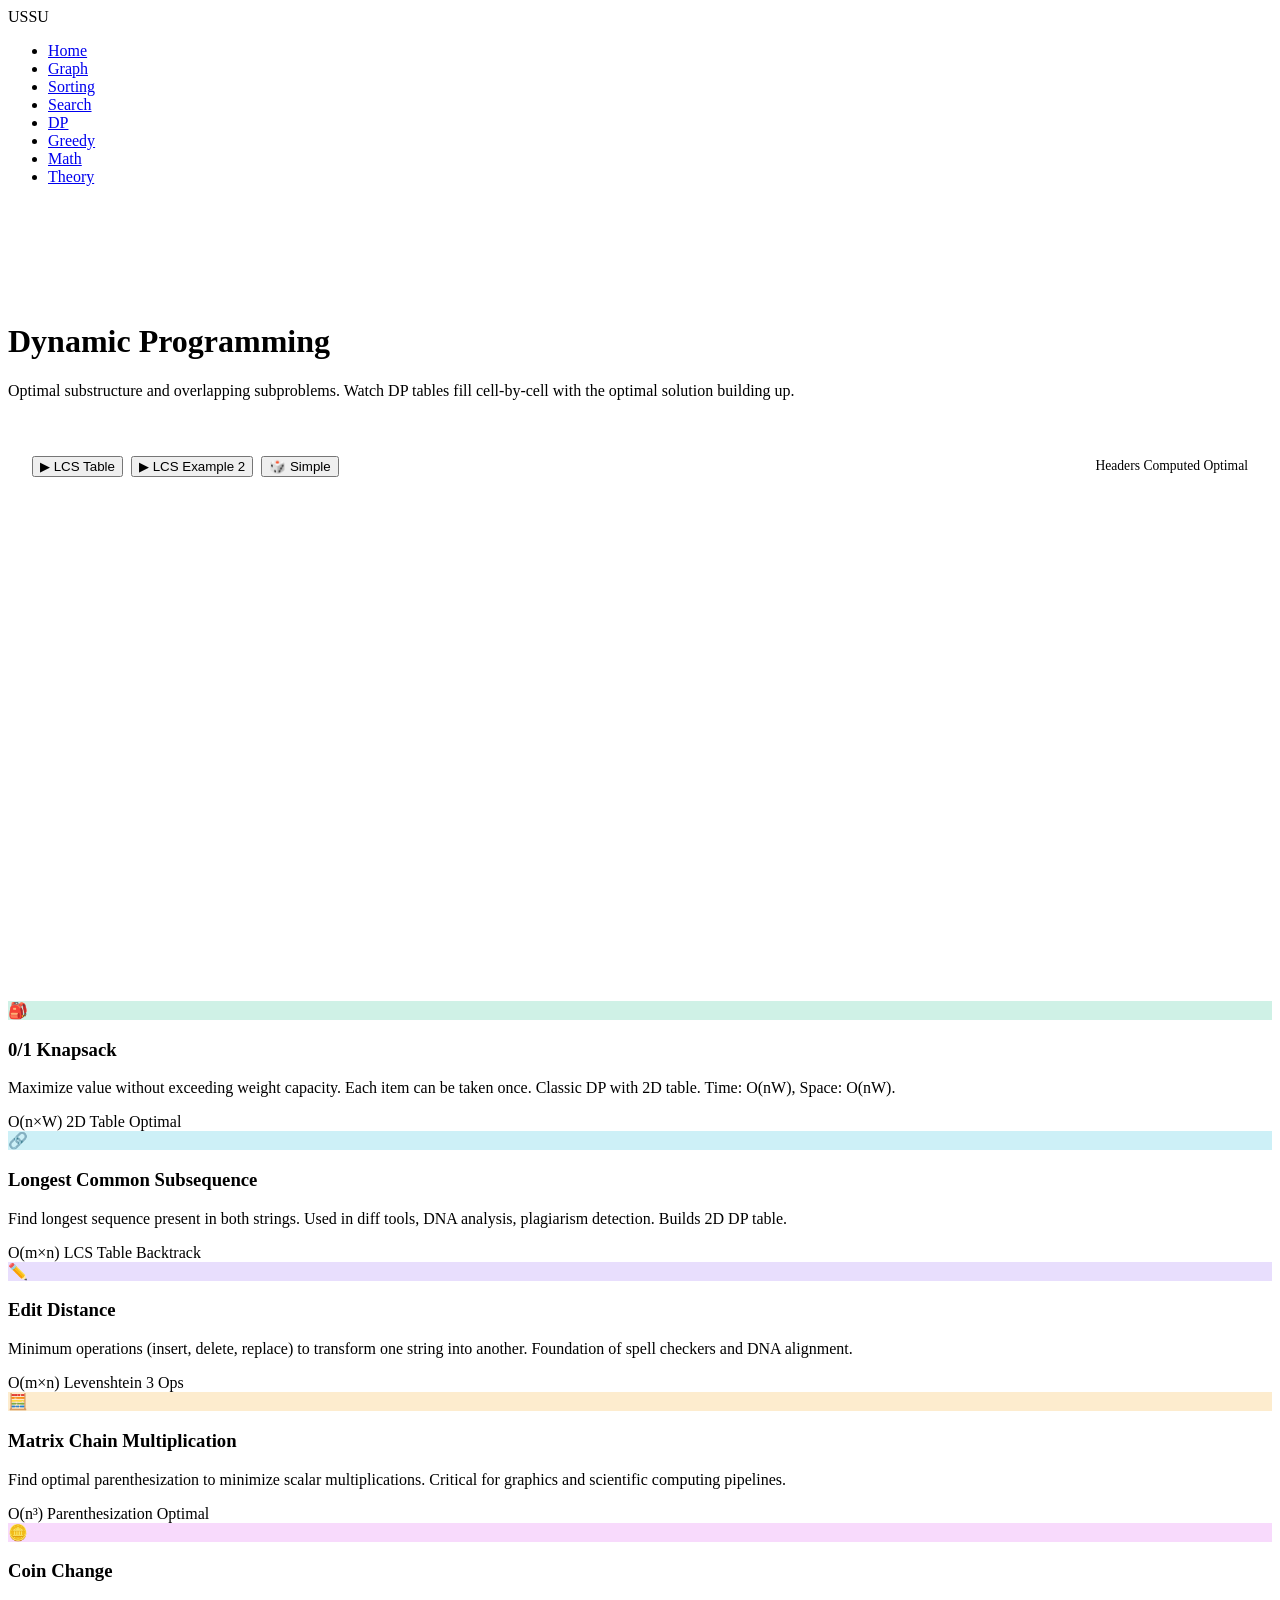
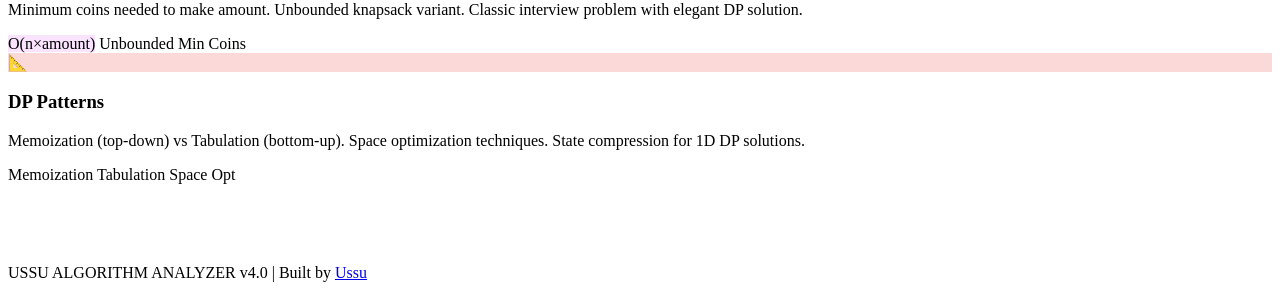
==== dp.html @ d10cc30f "Add files via upload" ====
<!DOCTYPE html>
<html lang="en">
<head>
    <meta charset="UTF-8">
    <meta name="viewport" content="width=device-width, initial-scale=1.0">
    <title>Dynamic Programming | USSU Algorithm Analyzer</title>
    <link rel="stylesheet" href="css/style.css">
</head>
<body>
    <nav class="navbar">
        <div class="brand">USSU</div>
        <ul class="nav-links">
            <li><a href="index.html">Home</a></li>
            <li><a href="graph.html">Graph</a></li>
            <li><a href="sort.html">Sorting</a></li>
            <li><a href="search.html">Search</a></li>
            <li><a href="dp.html" class="active">DP</a></li>
            <li><a href="greedy.html">Greedy</a></li>
            <li><a href="math.html">Math</a></li>
            <li><a href="theory.html">Theory</a></li>
        </ul>
        <div class="hamburger"><span></span><span></span><span></span></div>
    </nav>

    <div style="padding-top:100px;">
        <div class="container">
            <div class="reveal">
                <h1 class="section-title">Dynamic Programming</h1>
                <p class="subtitle">Optimal substructure and overlapping subproblems. Watch DP tables fill cell-by-cell with the optimal solution building up.</p>
            </div>

            <!-- Controls -->
            <div class="glass-strong reveal" style="padding:1.5rem; margin:2rem 0; display:flex; gap:1rem; flex-wrap:wrap; align-items:center;">
                <div style="display:flex; gap:0.5rem; flex-wrap:wrap;">
                    <button class="btn btn-primary" onclick="dpViz.generateLCS('ABCDGH', 'AEDFHR')">▶ LCS Table</button>
                    <button class="btn btn-primary" onclick="dpViz.generateLCS('AGGTAB', 'GXTXAYB')">▶ LCS Example 2</button>
                    <button class="btn btn-glass" onclick="dpViz.generateLCS('ABC', 'AC')">🎲 Simple</button>
                </div>
                <div style="margin-left:auto; color:var(--gray); font-size:0.85rem;">
                    <span class="badge badge-violet">Headers</span>
                    <span class="badge badge-cyan">Computed</span>
                    <span class="badge badge-green">Optimal</span>
                </div>
            </div>

            <!-- DP Canvas -->
            <div class="glass reveal" style="padding:1rem; margin-bottom:2rem;">
                <canvas id="dp-canvas" style="width:100%; height:400px; border-radius:8px;"></canvas>
            </div>

            <!-- Algorithm Cards -->
            <div class="features-grid" style="padding:0 0 4rem;">
                <div class="glass-card reveal">
                    <div class="feature-icon" style="background:rgba(16,185,129,0.2); color:var(--green);">🎒</div>
                    <h3 class="feature-title">0/1 Knapsack</h3>
                    <p class="feature-desc">Maximize value without exceeding weight capacity. Each item can be taken once. Classic DP with 2D table. Time: O(nW), Space: O(nW).</p>
                    <div style="margin-top:1rem;">
                        <span class="badge badge-green">O(n×W)</span>
                        <span class="badge badge-cyan">2D Table</span>
                        <span class="badge badge-yellow">Optimal</span>
                    </div>
                </div>
                <div class="glass-card reveal">
                    <div class="feature-icon" style="background:rgba(6,182,212,0.2); color:var(--cyan);">🔗</div>
                    <h3 class="feature-title">Longest Common Subsequence</h3>
                    <p class="feature-desc">Find longest sequence present in both strings. Used in diff tools, DNA analysis, plagiarism detection. Builds 2D DP table.</p>
                    <div style="margin-top:1rem;">
                        <span class="badge badge-cyan">O(m×n)</span>
                        <span class="badge badge-green">LCS Table</span>
                        <span class="badge badge-yellow">Backtrack</span>
                    </div>
                </div>
                <div class="glass-card reveal">
                    <div class="feature-icon" style="background:rgba(139,92,246,0.2); color:var(--violet);">✏️</div>
                    <h3 class="feature-title">Edit Distance</h3>
                    <p class="feature-desc">Minimum operations (insert, delete, replace) to transform one string into another. Foundation of spell checkers and DNA alignment.</p>
                    <div style="margin-top:1rem;">
                        <span class="badge badge-violet">O(m×n)</span>
                        <span class="badge badge-cyan">Levenshtein</span>
                        <span class="badge badge-yellow">3 Ops</span>
                    </div>
                </div>
                <div class="glass-card reveal">
                    <div class="feature-icon" style="background:rgba(245,158,11,0.2); color:var(--yellow);">🧮</div>
                    <h3 class="feature-title">Matrix Chain Multiplication</h3>
                    <p class="feature-desc">Find optimal parenthesization to minimize scalar multiplications. Critical for graphics and scientific computing pipelines.</p>
                    <div style="margin-top:1rem;">
                        <span class="badge badge-yellow">O(n³)</span>
                        <span class="badge badge-cyan">Parenthesization</span>
                        <span class="badge badge-green">Optimal</span>
                    </div>
                </div>
                <div class="glass-card reveal">
                    <div class="feature-icon" style="background:rgba(217,70,239,0.2); color:var(--magenta);">🪙</div>
                    <h3 class="feature-title">Coin Change</h3>
                    <p class="feature-desc">Minimum coins needed to make amount. Unbounded knapsack variant. Classic interview problem with elegant DP solution.</p>
                    <div style="margin-top:1rem;">
                        <span class="badge" style="background:rgba(217,70,239,0.15); color:var(--magenta);">O(n×amount)</span>
                        <span class="badge badge-cyan">Unbounded</span>
                        <span class="badge badge-green">Min Coins</span>
                    </div>
                </div>
                <div class="glass-card reveal">
                    <div class="feature-icon" style="background:rgba(239,68,68,0.2); color:var(--red);">📐</div>
                    <h3 class="feature-title">DP Patterns</h3>
                    <p class="feature-desc">Memoization (top-down) vs Tabulation (bottom-up). Space optimization techniques. State compression for 1D DP solutions.</p>
                    <div style="margin-top:1rem;">
                        <span class="badge badge-red">Memoization</span>
                        <span class="badge badge-cyan">Tabulation</span>
                        <span class="badge badge-green">Space Opt</span>
                    </div>
                </div>
            </div>
        </div>
    </div>

    <footer class="footer">
        <p>USSU ALGORITHM ANALYZER v4.0 | Built by <a href="https://github.com/issu321" target="_blank">Ussu</a></p>
    </footer>
    <script src="js/engine.js"></script>
</body>
</html>
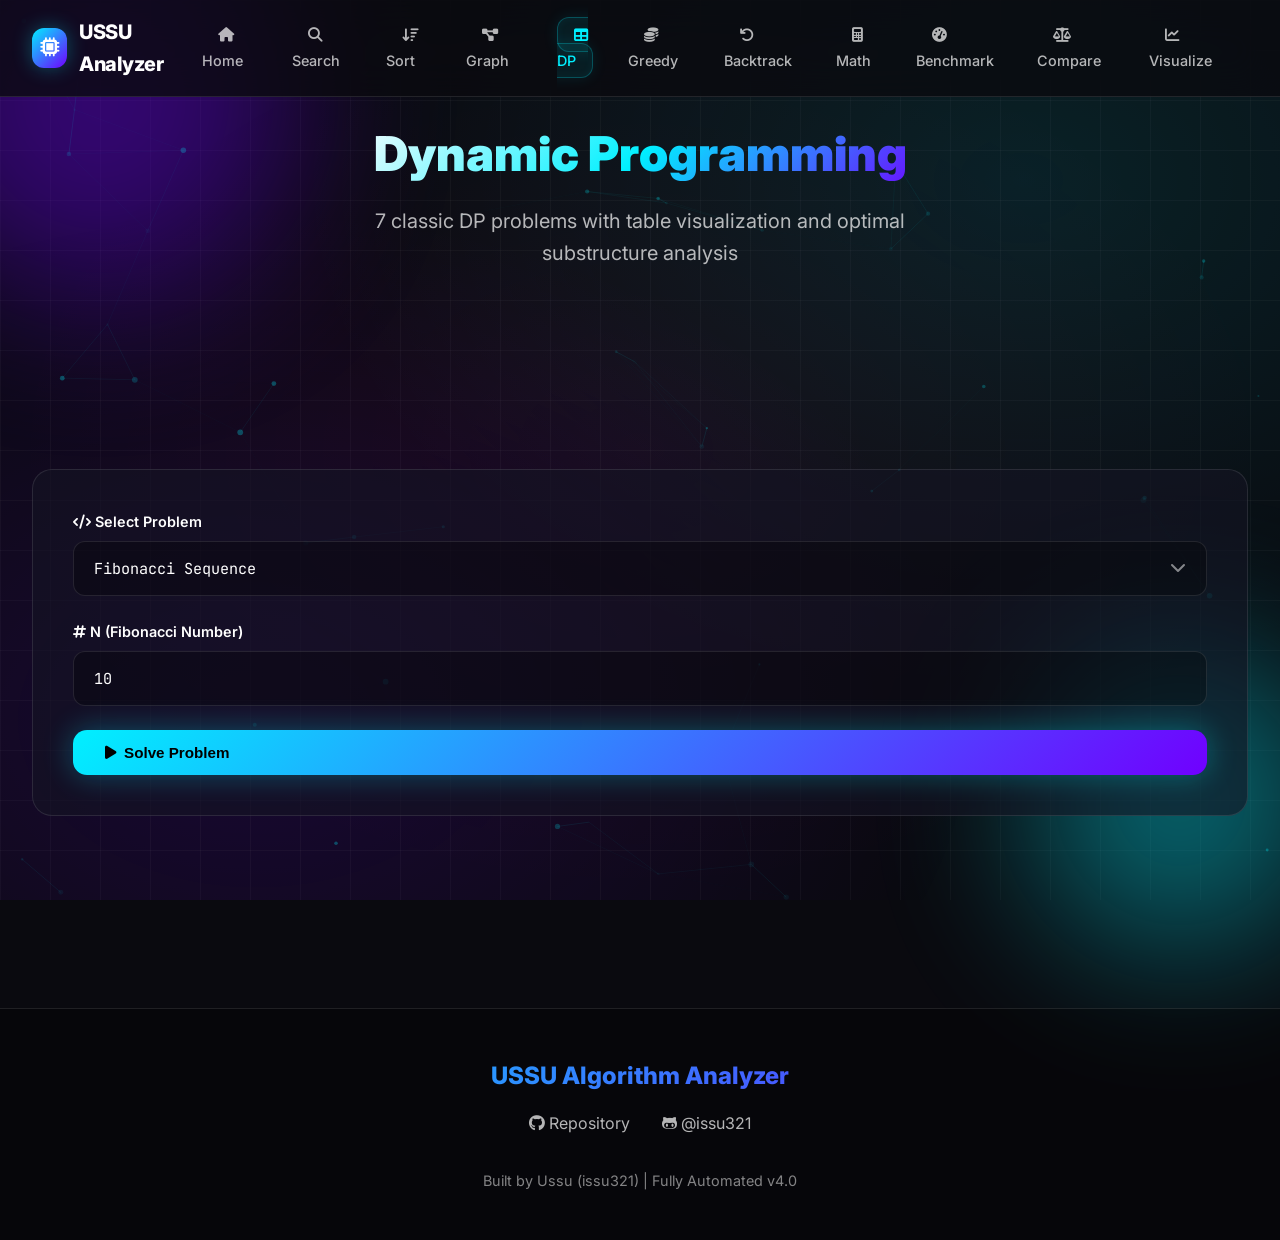
==== commit dbe78a1d: "Add files via upload" ====
--- a/dp.html
+++ b/dp.html
@@ -3,120 +3,152 @@
 <head>
     <meta charset="UTF-8">
     <meta name="viewport" content="width=device-width, initial-scale=1.0">
-    <title>Dynamic Programming | USSU Algorithm Analyzer</title>
+    <title>Dynamic Programming | USSU Analyzer</title>
     <link rel="stylesheet" href="css/style.css">
+    <link rel="stylesheet" href="https://cdnjs.cloudflare.com/ajax/libs/font-awesome/6.4.0/css/all.min.css">
 </head>
 <body>
+    <div class="bg-animation"></div>
+    <div class="orb orb-1"></div>
+    <div class="orb orb-2"></div>
+    <canvas id="particles-canvas"></canvas>
+
     <nav class="navbar">
-        <div class="brand">USSU</div>
+        <a href="index.html" class="nav-brand">
+            <div class="nav-brand-icon"><i class="fas fa-microchip"></i></div>
+            <span>USSU Analyzer</span>
+        </a>
         <ul class="nav-links">
-            <li><a href="index.html">Home</a></li>
-            <li><a href="graph.html">Graph</a></li>
-            <li><a href="sort.html">Sorting</a></li>
-            <li><a href="search.html">Search</a></li>
-            <li><a href="dp.html" class="active">DP</a></li>
-            <li><a href="greedy.html">Greedy</a></li>
-            <li><a href="math.html">Math</a></li>
-            <li><a href="theory.html">Theory</a></li>
+            <li><a href="index.html"><i class="fas fa-home"></i> Home</a></li>
+            <li><a href="search.html"><i class="fas fa-search"></i> Search</a></li>
+            <li><a href="sort.html"><i class="fas fa-sort-amount-down"></i> Sort</a></li>
+            <li><a href="graph.html"><i class="fas fa-project-diagram"></i> Graph</a></li>
+            <li><a href="dp.html" class="active"><i class="fas fa-table"></i> DP</a></li>
+            <li><a href="greedy.html"><i class="fas fa-coins"></i> Greedy</a></li>
+            <li><a href="backtracking.html"><i class="fas fa-undo"></i> Backtrack</a></li>
+            <li><a href="math.html"><i class="fas fa-calculator"></i> Math</a></li>
+            <li><a href="benchmark.html"><i class="fas fa-tachometer-alt"></i> Benchmark</a></li>
+            <li><a href="compare.html"><i class="fas fa-balance-scale"></i> Compare</a></li>
+            <li><a href="visualize.html"><i class="fas fa-chart-line"></i> Visualize</a></li>
         </ul>
-        <div class="hamburger"><span></span><span></span><span></span></div>
     </nav>
 
-    <div style="padding-top:100px;">
-        <div class="container">
-            <div class="reveal">
-                <h1 class="section-title">Dynamic Programming</h1>
-                <p class="subtitle">Optimal substructure and overlapping subproblems. Watch DP tables fill cell-by-cell with the optimal solution building up.</p>
+    <section class="hero" style="min-height: 40vh; padding-top: 8rem;">
+        <div class="hero-content">
+            <h1 style="font-size: 3rem;">Dynamic Programming</h1>
+            <p>7 classic DP problems with table visualization and optimal substructure analysis</p>
+        </div>
+    </section>
+
+    <section class="section">
+        <div class="input-section">
+            <div class="input-group">
+                <label><i class="fas fa-code"></i> Select Problem</label>
+                <select id="dp-algo" class="input-field">
+                    <option value="fibonacci">Fibonacci Sequence</option>
+                    <option value="knapsack">0/1 Knapsack Problem</option>
+                    <option value="lcs">Longest Common Subsequence</option>
+                    <option value="lis">Longest Increasing Subsequence</option>
+                    <option value="coinChange">Coin Change Problem</option>
+                    <option value="matrixChain">Matrix Chain Multiplication</option>
+                    <option value="editDistance">Edit Distance (Levenshtein)</option>
+                </select>
             </div>
 
-            <!-- Controls -->
-            <div class="glass-strong reveal" style="padding:1.5rem; margin:2rem 0; display:flex; gap:1rem; flex-wrap:wrap; align-items:center;">
-                <div style="display:flex; gap:0.5rem; flex-wrap:wrap;">
-                    <button class="btn btn-primary" onclick="dpViz.generateLCS('ABCDGH', 'AEDFHR')">▶ LCS Table</button>
-                    <button class="btn btn-primary" onclick="dpViz.generateLCS('AGGTAB', 'GXTXAYB')">▶ LCS Example 2</button>
-                    <button class="btn btn-glass" onclick="dpViz.generateLCS('ABC', 'AC')">🎲 Simple</button>
-                </div>
-                <div style="margin-left:auto; color:var(--gray); font-size:0.85rem;">
-                    <span class="badge badge-violet">Headers</span>
-                    <span class="badge badge-cyan">Computed</span>
-                    <span class="badge badge-green">Optimal</span>
+            <div id="dp-fibonacci-inputs">
+                <div class="input-group">
+                    <label><i class="fas fa-hashtag"></i> N (Fibonacci Number)</label>
+                    <input type="number" id="dp-n" class="input-field" placeholder="10" value="10">
                 </div>
             </div>
 
-            <!-- DP Canvas -->
-            <div class="glass reveal" style="padding:1rem; margin-bottom:2rem;">
-                <canvas id="dp-canvas" style="width:100%; height:400px; border-radius:8px;"></canvas>
+            <div id="dp-knapsack-inputs" style="display: none;">
+                <div class="input-group">
+                    <label>Weights (comma separated)</label>
+                    <input type="text" id="dp-weights" class="input-field" placeholder="1, 3, 4, 5" value="1, 3, 4, 5">
+                </div>
+                <div class="input-group">
+                    <label>Values (comma separated)</label>
+                    <input type="text" id="dp-values" class="input-field" placeholder="1, 4, 5, 7" value="1, 4, 5, 7">
+                </div>
+                <div class="input-group">
+                    <label>Capacity</label>
+                    <input type="number" id="dp-capacity" class="input-field" placeholder="7" value="7">
+                </div>
             </div>
 
-            <!-- Algorithm Cards -->
-            <div class="features-grid" style="padding:0 0 4rem;">
-                <div class="glass-card reveal">
-                    <div class="feature-icon" style="background:rgba(16,185,129,0.2); color:var(--green);">🎒</div>
-                    <h3 class="feature-title">0/1 Knapsack</h3>
-                    <p class="feature-desc">Maximize value without exceeding weight capacity. Each item can be taken once. Classic DP with 2D table. Time: O(nW), Space: O(nW).</p>
-                    <div style="margin-top:1rem;">
-                        <span class="badge badge-green">O(n×W)</span>
-                        <span class="badge badge-cyan">2D Table</span>
-                        <span class="badge badge-yellow">Optimal</span>
-                    </div>
+            <div id="dp-lcs-inputs" style="display: none;">
+                <div class="input-group">
+                    <label>String 1</label>
+                    <input type="text" id="dp-str1" class="input-field" placeholder="ABCDGH" value="ABCDGH">
                 </div>
-                <div class="glass-card reveal">
-                    <div class="feature-icon" style="background:rgba(6,182,212,0.2); color:var(--cyan);">🔗</div>
-                    <h3 class="feature-title">Longest Common Subsequence</h3>
-                    <p class="feature-desc">Find longest sequence present in both strings. Used in diff tools, DNA analysis, plagiarism detection. Builds 2D DP table.</p>
-                    <div style="margin-top:1rem;">
-                        <span class="badge badge-cyan">O(m×n)</span>
-                        <span class="badge badge-green">LCS Table</span>
-                        <span class="badge badge-yellow">Backtrack</span>
-                    </div>
-                </div>
-                <div class="glass-card reveal">
-                    <div class="feature-icon" style="background:rgba(139,92,246,0.2); color:var(--violet);">✏️</div>
-                    <h3 class="feature-title">Edit Distance</h3>
-                    <p class="feature-desc">Minimum operations (insert, delete, replace) to transform one string into another. Foundation of spell checkers and DNA alignment.</p>
-                    <div style="margin-top:1rem;">
-                        <span class="badge badge-violet">O(m×n)</span>
-                        <span class="badge badge-cyan">Levenshtein</span>
-                        <span class="badge badge-yellow">3 Ops</span>
-                    </div>
-                </div>
-                <div class="glass-card reveal">
-                    <div class="feature-icon" style="background:rgba(245,158,11,0.2); color:var(--yellow);">🧮</div>
-                    <h3 class="feature-title">Matrix Chain Multiplication</h3>
-                    <p class="feature-desc">Find optimal parenthesization to minimize scalar multiplications. Critical for graphics and scientific computing pipelines.</p>
-                    <div style="margin-top:1rem;">
-                        <span class="badge badge-yellow">O(n³)</span>
-                        <span class="badge badge-cyan">Parenthesization</span>
-                        <span class="badge badge-green">Optimal</span>
-                    </div>
-                </div>
-                <div class="glass-card reveal">
-                    <div class="feature-icon" style="background:rgba(217,70,239,0.2); color:var(--magenta);">🪙</div>
-                    <h3 class="feature-title">Coin Change</h3>
-                    <p class="feature-desc">Minimum coins needed to make amount. Unbounded knapsack variant. Classic interview problem with elegant DP solution.</p>
-                    <div style="margin-top:1rem;">
-                        <span class="badge" style="background:rgba(217,70,239,0.15); color:var(--magenta);">O(n×amount)</span>
-                        <span class="badge badge-cyan">Unbounded</span>
-                        <span class="badge badge-green">Min Coins</span>
-                    </div>
-                </div>
-                <div class="glass-card reveal">
-                    <div class="feature-icon" style="background:rgba(239,68,68,0.2); color:var(--red);">📐</div>
-                    <h3 class="feature-title">DP Patterns</h3>
-                    <p class="feature-desc">Memoization (top-down) vs Tabulation (bottom-up). Space optimization techniques. State compression for 1D DP solutions.</p>
-                    <div style="margin-top:1rem;">
-                        <span class="badge badge-red">Memoization</span>
-                        <span class="badge badge-cyan">Tabulation</span>
-                        <span class="badge badge-green">Space Opt</span>
-                    </div>
+                <div class="input-group">
+                    <label>String 2</label>
+                    <input type="text" id="dp-str2" class="input-field" placeholder="AEDFHR" value="AEDFHR">
                 </div>
             </div>
+
+            <div id="dp-lis-inputs" style="display: none;">
+                <div class="input-group">
+                    <label>Array (comma separated)</label>
+                    <input type="text" id="dp-arr" class="input-field" placeholder="10, 22, 9, 33, 21, 50, 41, 60" value="10, 22, 9, 33, 21, 50, 41, 60">
+                </div>
+            </div>
+
+            <div id="dp-coinChange-inputs" style="display: none;">
+                <div class="input-group">
+                    <label>Coins (comma separated)</label>
+                    <input type="text" id="dp-coins" class="input-field" placeholder="1, 2, 5" value="1, 2, 5">
+                </div>
+                <div class="input-group">
+                    <label>Amount</label>
+                    <input type="number" id="dp-amount" class="input-field" placeholder="11" value="11">
+                </div>
+            </div>
+
+            <div id="dp-matrixChain-inputs" style="display: none;">
+                <div class="input-group">
+                    <label>Dimensions (comma separated, n+1 values for n matrices)</label>
+                    <input type="text" id="dp-dims" class="input-field" placeholder="10, 30, 5, 60" value="10, 30, 5, 60">
+                </div>
+            </div>
+
+            <div id="dp-editDistance-inputs" style="display: none;">
+                <div class="input-group">
+                    <label>String 1</label>
+                    <input type="text" id="dp-s1" class="input-field" placeholder="kitten" value="kitten">
+                </div>
+                <div class="input-group">
+                    <label>String 2</label>
+                    <input type="text" id="dp-s2" class="input-field" placeholder="sitting" value="sitting">
+                </div>
+            </div>
+
+            <button id="run-dp" class="btn btn-primary btn-glow" style="width: 100%;">
+                <i class="fas fa-play"></i> Solve Problem
+            </button>
         </div>
-    </div>
+
+        <div id="dp-results" class="results-section"></div>
+    </section>
 
     <footer class="footer">
-        <p>USSU ALGORITHM ANALYZER v4.0 | Built by <a href="https://github.com/issu321" target="_blank">Ussu</a></p>
+        <div class="footer-brand">USSU Algorithm Analyzer</div>
+        <div class="footer-links">
+            <a href="https://github.com/issu321/Analysis-ADA-Algorithms-Techniques-Python" target="_blank"><i class="fab fa-github"></i> Repository</a>
+            <a href="https://github.com/issu321" target="_blank"><i class="fab fa-github-alt"></i> @issu321</a>
+        </div>
+        <div class="footer-copy">Built by Ussu (issu321) | Fully Automated v4.0</div>
     </footer>
-    <script src="js/engine.js"></script>
+
+    <script src="js/algorithms.js"></script>
+    <script src="js/main.js"></script>
+    <script>
+        document.getElementById('dp-algo').addEventListener('change', function() {
+            const val = this.value;
+            document.querySelectorAll('[id^="dp-"][id$="-inputs"]').forEach(el => el.style.display = 'none');
+            document.getElementById('dp-' + val + '-inputs').style.display = 'block';
+        });
+    </script>
 </body>
 </html>
--- a/css/style.css
+++ b/css/style.css
@@ -0,0 +1,1090 @@
+
+/* ============================================
+   USSU ALGORITHM ANALYZER v4.0
+   Glassmorphism + 3D Design System
+   github.com/issu321
+   ============================================ */
+
+@import url('https://fonts.googleapis.com/css2?family=Inter:wght@300;400;500;600;700;800;900&family=JetBrains+Mono:wght@400;500;600;700&display=swap');
+
+:root {
+    --primary: #00f0ff;
+    --secondary: #7000ff;
+    --accent: #ff006e;
+    --success: #00ff88;
+    --warning: #ffaa00;
+    --danger: #ff3333;
+    --bg-dark: #0a0a0f;
+    --bg-card: rgba(20, 20, 35, 0.6);
+    --glass: rgba(255, 255, 255, 0.05);
+    --glass-border: rgba(255, 255, 255, 0.1);
+    --text-primary: #ffffff;
+    --text-secondary: rgba(255, 255, 255, 0.7);
+    --text-muted: rgba(255, 255, 255, 0.5);
+    --shadow-glow: 0 0 40px rgba(0, 240, 255, 0.15);
+    --shadow-3d: 0 25px 50px -12px rgba(0, 0, 0, 0.5);
+    --radius: 20px;
+    --transition: all 0.4s cubic-bezier(0.4, 0, 0.2, 1);
+}
+
+* {
+    margin: 0;
+    padding: 0;
+    box-sizing: border-box;
+}
+
+html {
+    scroll-behavior: smooth;
+}
+
+body {
+    font-family: 'Inter', sans-serif;
+    background: var(--bg-dark);
+    color: var(--text-primary);
+    min-height: 100vh;
+    overflow-x: hidden;
+    line-height: 1.6;
+}
+
+/* Animated Background */
+.bg-animation {
+    position: fixed;
+    top: 0;
+    left: 0;
+    width: 100%;
+    height: 100%;
+    z-index: -1;
+    background: 
+        radial-gradient(ellipse at 20% 80%, rgba(112, 0, 255, 0.15) 0%, transparent 50%),
+        radial-gradient(ellipse at 80% 20%, rgba(0, 240, 255, 0.1) 0%, transparent 50%),
+        radial-gradient(ellipse at 50% 50%, rgba(255, 0, 110, 0.05) 0%, transparent 70%);
+}
+
+.bg-animation::before {
+    content: '';
+    position: absolute;
+    top: 0;
+    left: 0;
+    width: 100%;
+    height: 100%;
+    background-image: 
+        linear-gradient(rgba(255, 255, 255, 0.03) 1px, transparent 1px),
+        linear-gradient(90deg, rgba(255, 255, 255, 0.03) 1px, transparent 1px);
+    background-size: 50px 50px;
+    animation: gridMove 20s linear infinite;
+}
+
+@keyframes gridMove {
+    0% { transform: translate(0, 0); }
+    100% { transform: translate(50px, 50px); }
+}
+
+/* Floating Orbs */
+.orb {
+    position: fixed;
+    border-radius: 50%;
+    filter: blur(80px);
+    opacity: 0.4;
+    z-index: -1;
+    animation: float 15s ease-in-out infinite;
+}
+
+.orb-1 {
+    width: 400px;
+    height: 400px;
+    background: var(--secondary);
+    top: -100px;
+    left: -100px;
+    animation-delay: 0s;
+}
+
+.orb-2 {
+    width: 300px;
+    height: 300px;
+    background: var(--primary);
+    bottom: -50px;
+    right: -50px;
+    animation-delay: -5s;
+}
+
+.orb-3 {
+    width: 250px;
+    height: 250px;
+    background: var(--accent);
+    top: 50%;
+    left: 50%;
+    animation-delay: -10s;
+}
+
+@keyframes float {
+    0%, 100% { transform: translate(0, 0) scale(1); }
+    33% { transform: translate(30px, -30px) scale(1.1); }
+    66% { transform: translate(-20px, 20px) scale(0.9); }
+}
+
+/* Glassmorphism Card */
+.glass-card {
+    background: var(--glass);
+    backdrop-filter: blur(20px);
+    -webkit-backdrop-filter: blur(20px);
+    border: 1px solid var(--glass-border);
+    border-radius: var(--radius);
+    padding: 2rem;
+    transition: var(--transition);
+    position: relative;
+    overflow: hidden;
+}
+
+.glass-card::before {
+    content: '';
+    position: absolute;
+    top: 0;
+    left: -100%;
+    width: 100%;
+    height: 100%;
+    background: linear-gradient(90deg, transparent, rgba(255, 255, 255, 0.05), transparent);
+    transition: 0.5s;
+}
+
+.glass-card:hover::before {
+    left: 100%;
+}
+
+.glass-card:hover {
+    transform: translateY(-5px) scale(1.02);
+    box-shadow: var(--shadow-glow), var(--shadow-3d);
+    border-color: rgba(0, 240, 255, 0.3);
+}
+
+/* 3D Card Effect */
+.card-3d {
+    transform-style: preserve-3d;
+    perspective: 1000px;
+    transition: var(--transition);
+}
+
+.card-3d:hover {
+    transform: rotateY(5deg) rotateX(5deg) translateZ(20px);
+}
+
+/* Navigation */
+.navbar {
+    position: fixed;
+    top: 0;
+    left: 0;
+    width: 100%;
+    z-index: 1000;
+    background: rgba(10, 10, 15, 0.8);
+    backdrop-filter: blur(20px);
+    -webkit-backdrop-filter: blur(20px);
+    border-bottom: 1px solid var(--glass-border);
+    padding: 1rem 2rem;
+    display: flex;
+    justify-content: space-between;
+    align-items: center;
+}
+
+.nav-brand {
+    display: flex;
+    align-items: center;
+    gap: 0.75rem;
+    text-decoration: none;
+    color: var(--text-primary);
+    font-weight: 800;
+    font-size: 1.25rem;
+    letter-spacing: -0.5px;
+}
+
+.nav-brand-icon {
+    width: 40px;
+    height: 40px;
+    background: linear-gradient(135deg, var(--primary), var(--secondary));
+    border-radius: 12px;
+    display: flex;
+    align-items: center;
+    justify-content: center;
+    font-size: 1.2rem;
+    box-shadow: 0 0 20px rgba(0, 240, 255, 0.3);
+}
+
+.nav-links {
+    display: flex;
+    gap: 0.5rem;
+    list-style: none;
+}
+
+.nav-links a {
+    color: var(--text-secondary);
+    text-decoration: none;
+    padding: 0.5rem 1rem;
+    border-radius: 12px;
+    font-weight: 500;
+    font-size: 0.9rem;
+    transition: var(--transition);
+    position: relative;
+}
+
+.nav-links a:hover {
+    color: var(--primary);
+    background: rgba(0, 240, 255, 0.1);
+    border: 1px solid transparent;
+}
+
+.nav-links a.active {
+    color: var(--primary);
+    background: rgba(0, 240, 255, 0.08);
+    border: 1px solid rgba(0, 240, 255, 0.25);
+    box-shadow: 0 0 15px rgba(0, 240, 255, 0.1), inset 0 0 10px rgba(0, 240, 255, 0.05);
+}
+
+/* Hero Section */
+.hero {
+    min-height: 100vh;
+    display: flex;
+    align-items: center;
+    justify-content: center;
+    text-align: center;
+    padding: 8rem 2rem 4rem;
+    position: relative;
+}
+
+.hero-content {
+    max-width: 900px;
+    z-index: 1;
+}
+
+.hero-badge {
+    display: inline-flex;
+    align-items: center;
+    gap: 0.5rem;
+    padding: 0.5rem 1rem;
+    background: rgba(0, 240, 255, 0.1);
+    border: 1px solid rgba(0, 240, 255, 0.3);
+    border-radius: 50px;
+    font-size: 0.85rem;
+    font-weight: 600;
+    color: var(--primary);
+    margin-bottom: 2rem;
+    animation: pulse 2s ease-in-out infinite;
+}
+
+@keyframes pulse {
+    0%, 100% { box-shadow: 0 0 0 0 rgba(0, 240, 255, 0.4); }
+    50% { box-shadow: 0 0 0 10px rgba(0, 240, 255, 0); }
+}
+
+.hero h1 {
+    font-size: clamp(2.5rem, 6vw, 4.5rem);
+    font-weight: 900;
+    line-height: 1.1;
+    margin-bottom: 1.5rem;
+    background: linear-gradient(135deg, #fff 0%, var(--primary) 50%, var(--secondary) 100%);
+    -webkit-background-clip: text;
+    -webkit-text-fill-color: transparent;
+    background-clip: text;
+}
+
+.hero p {
+    font-size: 1.25rem;
+    color: var(--text-secondary);
+    margin-bottom: 2.5rem;
+    max-width: 600px;
+    margin-left: auto;
+    margin-right: auto;
+}
+
+.hero-buttons {
+    display: flex;
+    gap: 1rem;
+    justify-content: center;
+    flex-wrap: wrap;
+}
+
+/* Buttons */
+.btn {
+    display: inline-flex;
+    align-items: center;
+    gap: 0.5rem;
+    padding: 0.875rem 2rem;
+    border-radius: 14px;
+    font-weight: 600;
+    font-size: 0.95rem;
+    text-decoration: none;
+    cursor: pointer;
+    transition: var(--transition);
+    border: none;
+    outline: none;
+    position: relative;
+    overflow: hidden;
+}
+
+.btn-primary {
+    background: linear-gradient(135deg, var(--primary), var(--secondary));
+    color: #000;
+    box-shadow: 0 0 30px rgba(0, 240, 255, 0.3);
+}
+
+.btn-primary:hover {
+    transform: translateY(-2px);
+    box-shadow: 0 0 40px rgba(0, 240, 255, 0.5);
+}
+
+.btn-secondary {
+    background: var(--glass);
+    color: var(--text-primary);
+    border: 1px solid var(--glass-border);
+    backdrop-filter: blur(10px);
+}
+
+.btn-secondary:hover {
+    background: rgba(255, 255, 255, 0.1);
+    border-color: var(--primary);
+    transform: translateY(-2px);
+}
+
+.btn-glow {
+    position: relative;
+}
+
+.btn-glow::after {
+    content: '';
+    position: absolute;
+    inset: -2px;
+    background: linear-gradient(135deg, var(--primary), var(--secondary), var(--accent));
+    border-radius: 16px;
+    z-index: -1;
+    opacity: 0;
+    transition: 0.3s;
+    filter: blur(10px);
+}
+
+.btn-glow:hover::after {
+    opacity: 0.6;
+}
+
+/* Section Styles */
+.section {
+    padding: 6rem 2rem;
+    max-width: 1400px;
+    margin: 0 auto;
+}
+
+.section-header {
+    text-align: center;
+    margin-bottom: 4rem;
+}
+
+.section-header h2 {
+    font-size: clamp(2rem, 4vw, 3rem);
+    font-weight: 800;
+    margin-bottom: 1rem;
+    background: linear-gradient(135deg, #fff, var(--primary));
+    -webkit-background-clip: text;
+    -webkit-text-fill-color: transparent;
+}
+
+.section-header p {
+    color: var(--text-secondary);
+    font-size: 1.1rem;
+    max-width: 600px;
+    margin: 0 auto;
+}
+
+/* Grid Layouts */
+.grid-2 {
+    display: grid;
+    grid-template-columns: repeat(auto-fit, minmax(300px, 1fr));
+    gap: 2rem;
+}
+
+.grid-3 {
+    display: grid;
+    grid-template-columns: repeat(auto-fit, minmax(280px, 1fr));
+    gap: 2rem;
+}
+
+.grid-4 {
+    display: grid;
+    grid-template-columns: repeat(auto-fit, minmax(250px, 1fr));
+    gap: 1.5rem;
+}
+
+/* Algorithm Cards */
+.algo-card {
+    background: var(--bg-card);
+    border: 1px solid var(--glass-border);
+    border-radius: var(--radius);
+    padding: 2rem;
+    transition: var(--transition);
+    position: relative;
+    overflow: hidden;
+    cursor: pointer;
+}
+
+.algo-card::before {
+    content: '';
+    position: absolute;
+    top: 0;
+    left: 0;
+    width: 100%;
+    height: 3px;
+    background: linear-gradient(90deg, var(--primary), var(--secondary), var(--accent));
+    transform: scaleX(0);
+    transform-origin: left;
+    transition: transform 0.4s;
+}
+
+.algo-card:hover::before {
+    transform: scaleX(1);
+}
+
+.algo-card:hover {
+    transform: translateY(-8px) rotateX(5deg);
+    box-shadow: var(--shadow-glow);
+    border-color: rgba(0, 240, 255, 0.2);
+}
+
+.algo-icon {
+    width: 60px;
+    height: 60px;
+    background: linear-gradient(135deg, rgba(0, 240, 255, 0.2), rgba(112, 0, 255, 0.2));
+    border-radius: 16px;
+    display: flex;
+    align-items: center;
+    justify-content: center;
+    font-size: 1.5rem;
+    margin-bottom: 1.5rem;
+    border: 1px solid rgba(0, 240, 255, 0.2);
+}
+
+.algo-card h3 {
+    font-size: 1.25rem;
+    font-weight: 700;
+    margin-bottom: 0.75rem;
+}
+
+.algo-card p {
+    color: var(--text-secondary);
+    font-size: 0.9rem;
+    margin-bottom: 1.5rem;
+}
+
+.algo-meta {
+    display: flex;
+    gap: 1rem;
+    font-size: 0.8rem;
+    color: var(--text-muted);
+    font-family: 'JetBrains Mono', monospace;
+}
+
+.algo-meta span {
+    display: flex;
+    align-items: center;
+    gap: 0.25rem;
+}
+
+/* Input Section */
+.input-section {
+    background: var(--bg-card);
+    border: 1px solid var(--glass-border);
+    border-radius: var(--radius);
+    padding: 2.5rem;
+    margin-bottom: 2rem;
+}
+
+.input-group {
+    margin-bottom: 1.5rem;
+}
+
+.input-group label {
+    display: block;
+    font-weight: 600;
+    margin-bottom: 0.5rem;
+    color: var(--text-primary);
+    font-size: 0.9rem;
+}
+
+.input-field {
+    width: 100%;
+    padding: 1rem 1.25rem;
+    background: rgba(0, 0, 0, 0.3);
+    border: 1px solid var(--glass-border);
+    border-radius: 12px;
+    color: var(--text-primary);
+    font-family: 'JetBrains Mono', monospace;
+    font-size: 0.95rem;
+    transition: var(--transition);
+    outline: none;
+}
+
+.input-field:focus {
+    border-color: var(--primary);
+    box-shadow: 0 0 0 3px rgba(0, 240, 255, 0.1);
+}
+
+.input-field::placeholder {
+    color: var(--text-muted);
+}
+
+textarea.input-field {
+    min-height: 120px;
+    resize: vertical;
+}
+
+select.input-field {
+    cursor: pointer;
+    appearance: none;
+    background-image: url("data:image/svg+xml,%3Csvg xmlns='http://www.w3.org/2000/svg' width='24' height='24' viewBox='0 0 24 24' fill='none' stroke='rgba(255,255,255,0.5)' stroke-width='2' stroke-linecap='round' stroke-linejoin='round'%3E%3Cpolyline points='6 9 12 15 18 9'%3E%3C/polyline%3E%3C/svg%3E");
+    background-repeat: no-repeat;
+    background-position: right 1rem center;
+    padding-right: 3rem;
+}
+
+/* Results Section */
+.results-section {
+    background: var(--bg-card);
+    border: 1px solid var(--glass-border);
+    border-radius: var(--radius);
+    padding: 2.5rem;
+    margin-top: 2rem;
+    display: none;
+    animation: fadeInUp 0.5s ease;
+}
+
+.results-section.active {
+    display: block;
+}
+
+@keyframes fadeInUp {
+    from {
+        opacity: 0;
+        transform: translateY(20px);
+    }
+    to {
+        opacity: 1;
+        transform: translateY(0);
+    }
+}
+
+.result-box {
+    background: rgba(0, 0, 0, 0.4);
+    border: 1px solid var(--glass-border);
+    border-radius: 12px;
+    padding: 1.5rem;
+    margin-bottom: 1rem;
+    font-family: 'JetBrains Mono', monospace;
+}
+
+.result-label {
+    font-size: 0.8rem;
+    text-transform: uppercase;
+    letter-spacing: 1px;
+    color: var(--primary);
+    margin-bottom: 0.5rem;
+    font-weight: 600;
+}
+
+.result-value {
+    font-size: 1.1rem;
+    color: var(--text-primary);
+    word-break: break-all;
+}
+
+/* Visualization Canvas */
+.viz-container {
+    background: rgba(0, 0, 0, 0.5);
+    border: 1px solid var(--glass-border);
+    border-radius: var(--radius);
+    padding: 2rem;
+    margin-top: 2rem;
+    min-height: 400px;
+    position: relative;
+    overflow: hidden;
+}
+
+.viz-canvas {
+    width: 100%;
+    height: 400px;
+    border-radius: 12px;
+}
+
+/* Stats Grid */
+.stats-grid {
+    display: grid;
+    grid-template-columns: repeat(auto-fit, minmax(200px, 1fr));
+    gap: 1.5rem;
+    margin-bottom: 2rem;
+}
+
+.stat-card {
+    background: var(--glass);
+    backdrop-filter: blur(10px);
+    border: 1px solid var(--glass-border);
+    border-radius: 16px;
+    padding: 1.5rem;
+    text-align: center;
+    transition: var(--transition);
+}
+
+.stat-card:hover {
+    transform: translateY(-5px);
+    border-color: var(--primary);
+}
+
+.stat-value {
+    font-size: 2rem;
+    font-weight: 800;
+    background: linear-gradient(135deg, var(--primary), var(--secondary));
+    -webkit-background-clip: text;
+    -webkit-text-fill-color: transparent;
+    margin-bottom: 0.5rem;
+}
+
+.stat-label {
+    font-size: 0.85rem;
+    color: var(--text-secondary);
+    text-transform: uppercase;
+    letter-spacing: 1px;
+}
+
+/* Code Block */
+.code-block {
+    background: #0d0d15;
+    border: 1px solid var(--glass-border);
+    border-radius: 12px;
+    padding: 1.5rem;
+    overflow-x: auto;
+    font-family: 'JetBrains Mono', monospace;
+    font-size: 0.85rem;
+    line-height: 1.6;
+    color: var(--text-secondary);
+    position: relative;
+}
+
+.code-block .keyword { color: var(--primary); }
+.code-block .function { color: var(--accent); }
+.code-block .string { color: var(--success); }
+.code-block .number { color: var(--warning); }
+.code-block .comment { color: var(--text-muted); font-style: italic; }
+
+/* Table Styles */
+.data-table {
+    width: 100%;
+    border-collapse: collapse;
+    margin-top: 1rem;
+}
+
+.data-table th,
+.data-table td {
+    padding: 1rem;
+    text-align: left;
+    border-bottom: 1px solid var(--glass-border);
+}
+
+.data-table th {
+    font-weight: 600;
+    color: var(--primary);
+    font-size: 0.85rem;
+    text-transform: uppercase;
+    letter-spacing: 1px;
+}
+
+.data-table tr:hover td {
+    background: rgba(0, 240, 255, 0.05);
+}
+
+/* Progress Bar */
+.progress-bar {
+    width: 100%;
+    height: 8px;
+    background: rgba(255, 255, 255, 0.1);
+    border-radius: 4px;
+    overflow: hidden;
+    margin-top: 0.5rem;
+}
+
+.progress-fill {
+    height: 100%;
+    background: linear-gradient(90deg, var(--primary), var(--secondary));
+    border-radius: 4px;
+    transition: width 0.5s ease;
+    box-shadow: 0 0 10px rgba(0, 240, 255, 0.3);
+}
+
+/* Tabs */
+.tabs {
+    display: flex;
+    gap: 0.5rem;
+    margin-bottom: 2rem;
+    border-bottom: 1px solid var(--glass-border);
+    padding-bottom: 1rem;
+    flex-wrap: wrap;
+}
+
+.tab-btn {
+    padding: 0.75rem 1.5rem;
+    background: transparent;
+    border: 1px solid var(--glass-border);
+    border-radius: 12px;
+    color: var(--text-secondary);
+    font-weight: 500;
+    cursor: pointer;
+    transition: var(--transition);
+    font-family: 'Inter', sans-serif;
+}
+
+.tab-btn:hover {
+    border-color: var(--primary);
+    color: var(--primary);
+}
+
+.tab-btn.active {
+    background: linear-gradient(135deg, rgba(0, 240, 255, 0.2), rgba(112, 0, 255, 0.2));
+    border-color: var(--primary);
+    color: var(--primary);
+    box-shadow: 0 0 20px rgba(0, 240, 255, 0.1);
+}
+
+.tab-content {
+    display: none;
+    animation: fadeInUp 0.3s ease;
+}
+
+.tab-content.active {
+    display: block;
+}
+
+/* Footer */
+.footer {
+    border-top: 1px solid var(--glass-border);
+    padding: 3rem 2rem;
+    text-align: center;
+    margin-top: 4rem;
+    background: rgba(0, 0, 0, 0.3);
+}
+
+.footer-brand {
+    font-size: 1.5rem;
+    font-weight: 800;
+    margin-bottom: 1rem;
+    background: linear-gradient(135deg, var(--primary), var(--secondary));
+    -webkit-background-clip: text;
+    -webkit-text-fill-color: transparent;
+}
+
+.footer-links {
+    display: flex;
+    justify-content: center;
+    gap: 2rem;
+    margin-bottom: 2rem;
+    flex-wrap: wrap;
+}
+
+.footer-links a {
+    color: var(--text-secondary);
+    text-decoration: none;
+    transition: color 0.3s;
+}
+
+.footer-links a:hover {
+    color: var(--primary);
+}
+
+.footer-copy {
+    color: var(--text-muted);
+    font-size: 0.9rem;
+}
+
+/* Scrollbar */
+::-webkit-scrollbar {
+    width: 8px;
+}
+
+::-webkit-scrollbar-track {
+    background: var(--bg-dark);
+}
+
+::-webkit-scrollbar-thumb {
+    background: var(--glass-border);
+    border-radius: 4px;
+}
+
+::-webkit-scrollbar-thumb:hover {
+    background: var(--primary);
+}
+
+/* Responsive */
+@media (max-width: 768px) {
+    .navbar {
+        flex-direction: column;
+        gap: 1rem;
+        padding: 1rem;
+    }
+
+    .nav-links {
+        flex-wrap: wrap;
+        justify-content: center;
+    }
+
+    .hero {
+        padding-top: 10rem;
+    }
+
+    .section {
+        padding: 4rem 1rem;
+    }
+
+    .grid-2, .grid-3, .grid-4 {
+        grid-template-columns: 1fr;
+    }
+
+    .tabs {
+        justify-content: center;
+    }
+}
+
+/* Loading Animation */
+.loader {
+    display: inline-block;
+    width: 40px;
+    height: 40px;
+    border: 3px solid rgba(0, 240, 255, 0.3);
+    border-radius: 50%;
+    border-top-color: var(--primary);
+    animation: spin 1s ease-in-out infinite;
+}
+
+@keyframes spin {
+    to { transform: rotate(360deg); }
+}
+
+/* Toast Notification */
+.toast {
+    position: fixed;
+    bottom: 2rem;
+    right: 2rem;
+    background: var(--bg-card);
+    border: 1px solid var(--glass-border);
+    border-radius: 12px;
+    padding: 1rem 1.5rem;
+    backdrop-filter: blur(20px);
+    z-index: 9999;
+    transform: translateX(400px);
+    transition: transform 0.3s ease;
+    box-shadow: var(--shadow-3d);
+}
+
+.toast.show {
+    transform: translateX(0);
+}
+
+.toast-success { border-color: var(--success); }
+.toast-error { border-color: var(--danger); }
+
+/* 3D Tilt Effect Container */
+.tilt-container {
+    perspective: 1000px;
+    transform-style: preserve-3d;
+}
+
+.tilt-element {
+    transition: transform 0.1s ease;
+    transform-style: preserve-3d;
+}
+
+/* Particle Canvas */
+#particles-canvas {
+    position: fixed;
+    top: 0;
+    left: 0;
+    width: 100%;
+    height: 100%;
+    z-index: -1;
+    pointer-events: none;
+}
+
+/* Complexity Badge */
+.complexity-badge {
+    display: inline-block;
+    padding: 0.25rem 0.75rem;
+    border-radius: 6px;
+    font-size: 0.8rem;
+    font-weight: 600;
+    font-family: 'JetBrains Mono', monospace;
+}
+
+.complexity-best {
+    background: rgba(0, 255, 136, 0.15);
+    color: var(--success);
+    border: 1px solid rgba(0, 255, 136, 0.3);
+}
+
+.complexity-avg {
+    background: rgba(0, 240, 255, 0.15);
+    color: var(--primary);
+    border: 1px solid rgba(0, 240, 255, 0.3);
+}
+
+.complexity-worst {
+    background: rgba(255, 0, 110, 0.15);
+    color: var(--accent);
+    border: 1px solid rgba(255, 0, 110, 0.3);
+}
+
+/* Array Visualization Bars */
+.array-bar {
+    display: inline-block;
+    margin: 0 2px;
+    border-radius: 4px 4px 0 0;
+    transition: all 0.3s ease;
+    position: relative;
+}
+
+.array-bar::after {
+    content: attr(data-value);
+    position: absolute;
+    bottom: -20px;
+    left: 50%;
+    transform: translateX(-50%);
+    font-size: 0.7rem;
+    color: var(--text-muted);
+    font-family: 'JetBrains Mono', monospace;
+}
+
+.bar-default { background: linear-gradient(to top, var(--primary), var(--secondary)); }
+.bar-comparing { background: linear-gradient(to top, var(--warning), #ff8800); }
+.bar-sorted { background: linear-gradient(to top, var(--success), #00cc66); }
+.bar-swap { background: linear-gradient(to top, var(--accent), #cc0055); }
+.bar-pivot { background: linear-gradient(to top, #fff, var(--primary)); box-shadow: 0 0 15px var(--primary); }
+
+/* Graph Node */
+.graph-node {
+    width: 50px;
+    height: 50px;
+    border-radius: 50%;
+    background: linear-gradient(135deg, var(--primary), var(--secondary));
+    display: flex;
+    align-items: center;
+    justify-content: center;
+    font-weight: 700;
+    font-size: 1rem;
+    box-shadow: 0 0 20px rgba(0, 240, 255, 0.3);
+    border: 2px solid rgba(255, 255, 255, 0.2);
+    transition: all 0.3s ease;
+    position: absolute;
+    cursor: pointer;
+}
+
+.graph-node:hover {
+    transform: scale(1.1);
+    box-shadow: 0 0 30px rgba(0, 240, 255, 0.5);
+}
+
+.graph-node.visited {
+    background: linear-gradient(135deg, var(--success), #00aa66);
+    box-shadow: 0 0 20px rgba(0, 255, 136, 0.4);
+}
+
+.graph-node.current {
+    background: linear-gradient(135deg, var(--accent), #cc0055);
+    box-shadow: 0 0 25px rgba(255, 0, 110, 0.5);
+    animation: pulse 1s ease-in-out infinite;
+}
+
+/* Matrix Grid */
+.matrix-cell {
+    width: 60px;
+    height: 60px;
+    display: flex;
+    align-items: center;
+    justify-content: center;
+    background: var(--glass);
+    border: 1px solid var(--glass-border);
+    border-radius: 8px;
+    font-family: 'JetBrains Mono', monospace;
+    font-weight: 600;
+    transition: all 0.3s ease;
+}
+
+.matrix-cell:hover {
+    background: rgba(0, 240, 255, 0.1);
+    border-color: var(--primary);
+    transform: scale(1.05);
+}
+
+.matrix-cell.active {
+    background: rgba(0, 240, 255, 0.2);
+    border-color: var(--primary);
+    box-shadow: 0 0 15px rgba(0, 240, 255, 0.2);
+}
+
+/* Terminal Output */
+.terminal {
+    background: #050508;
+    border: 1px solid var(--glass-border);
+    border-radius: 12px;
+    padding: 1.5rem;
+    font-family: 'JetBrains Mono', monospace;
+    font-size: 0.85rem;
+    color: var(--text-secondary);
+    overflow-x: auto;
+    position: relative;
+}
+
+.terminal::before {
+    content: '● ● ●';
+    display: block;
+    color: var(--text-muted);
+    margin-bottom: 1rem;
+    letter-spacing: 0.5rem;
+    font-size: 0.7rem;
+}
+
+.terminal-line {
+    margin-bottom: 0.5rem;
+    opacity: 0;
+    animation: typeIn 0.3s ease forwards;
+}
+
+@keyframes typeIn {
+    to { opacity: 1; }
+}
+
+/* Comparison Cards */
+.compare-container {
+    display: grid;
+    grid-template-columns: 1fr 1fr;
+    gap: 2rem;
+}
+
+.compare-card {
+    background: var(--bg-card);
+    border: 1px solid var(--glass-border);
+    border-radius: var(--radius);
+    padding: 2rem;
+    position: relative;
+}
+
+.compare-card.winner {
+    border-color: var(--success);
+    box-shadow: 0 0 30px rgba(0, 255, 136, 0.1);
+}
+
+.compare-card.winner::after {
+    content: 'WINNER';
+    position: absolute;
+    top: -10px;
+    right: 20px;
+    background: var(--success);
+    color: #000;
+    padding: 0.25rem 0.75rem;
+    border-radius: 6px;
+    font-size: 0.7rem;
+    font-weight: 800;
+}
+
+@media (max-width: 768px) {
+    .compare-container {
+        grid-template-columns: 1fr;
+    }
+}
